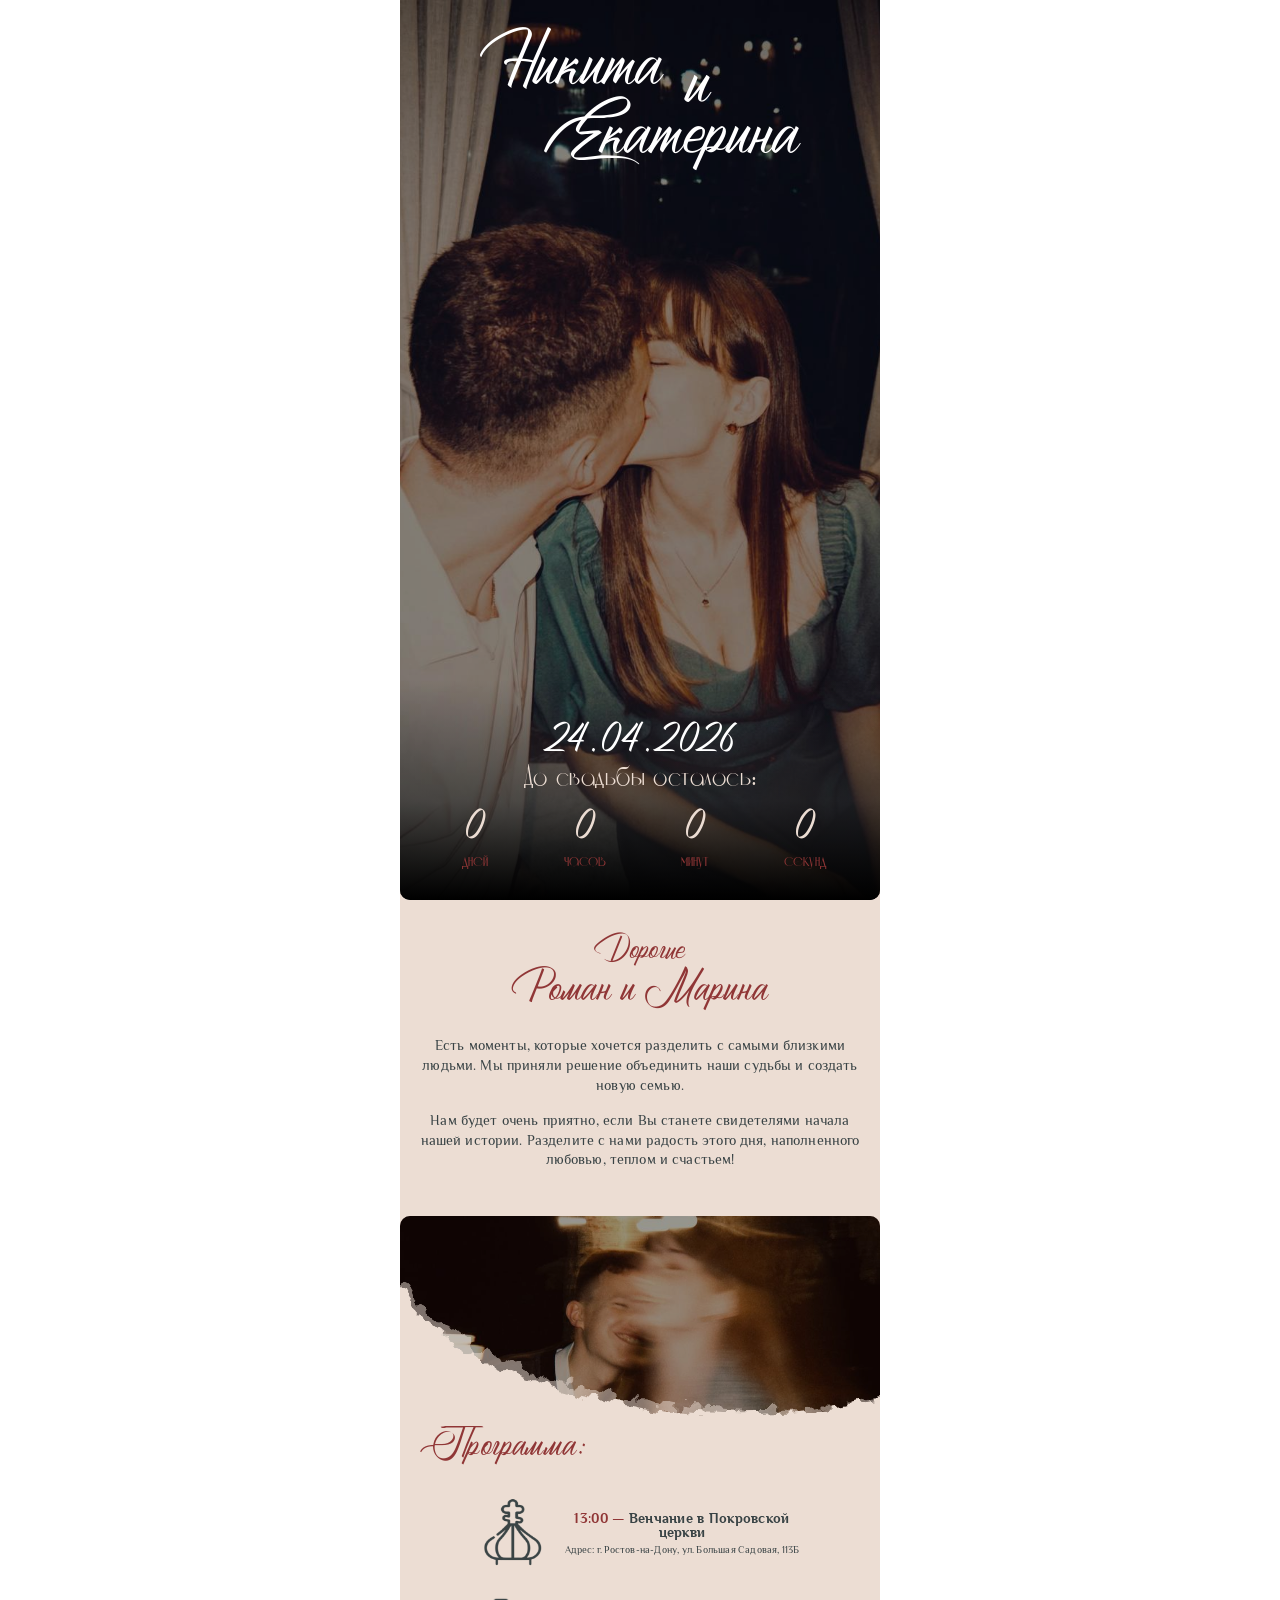
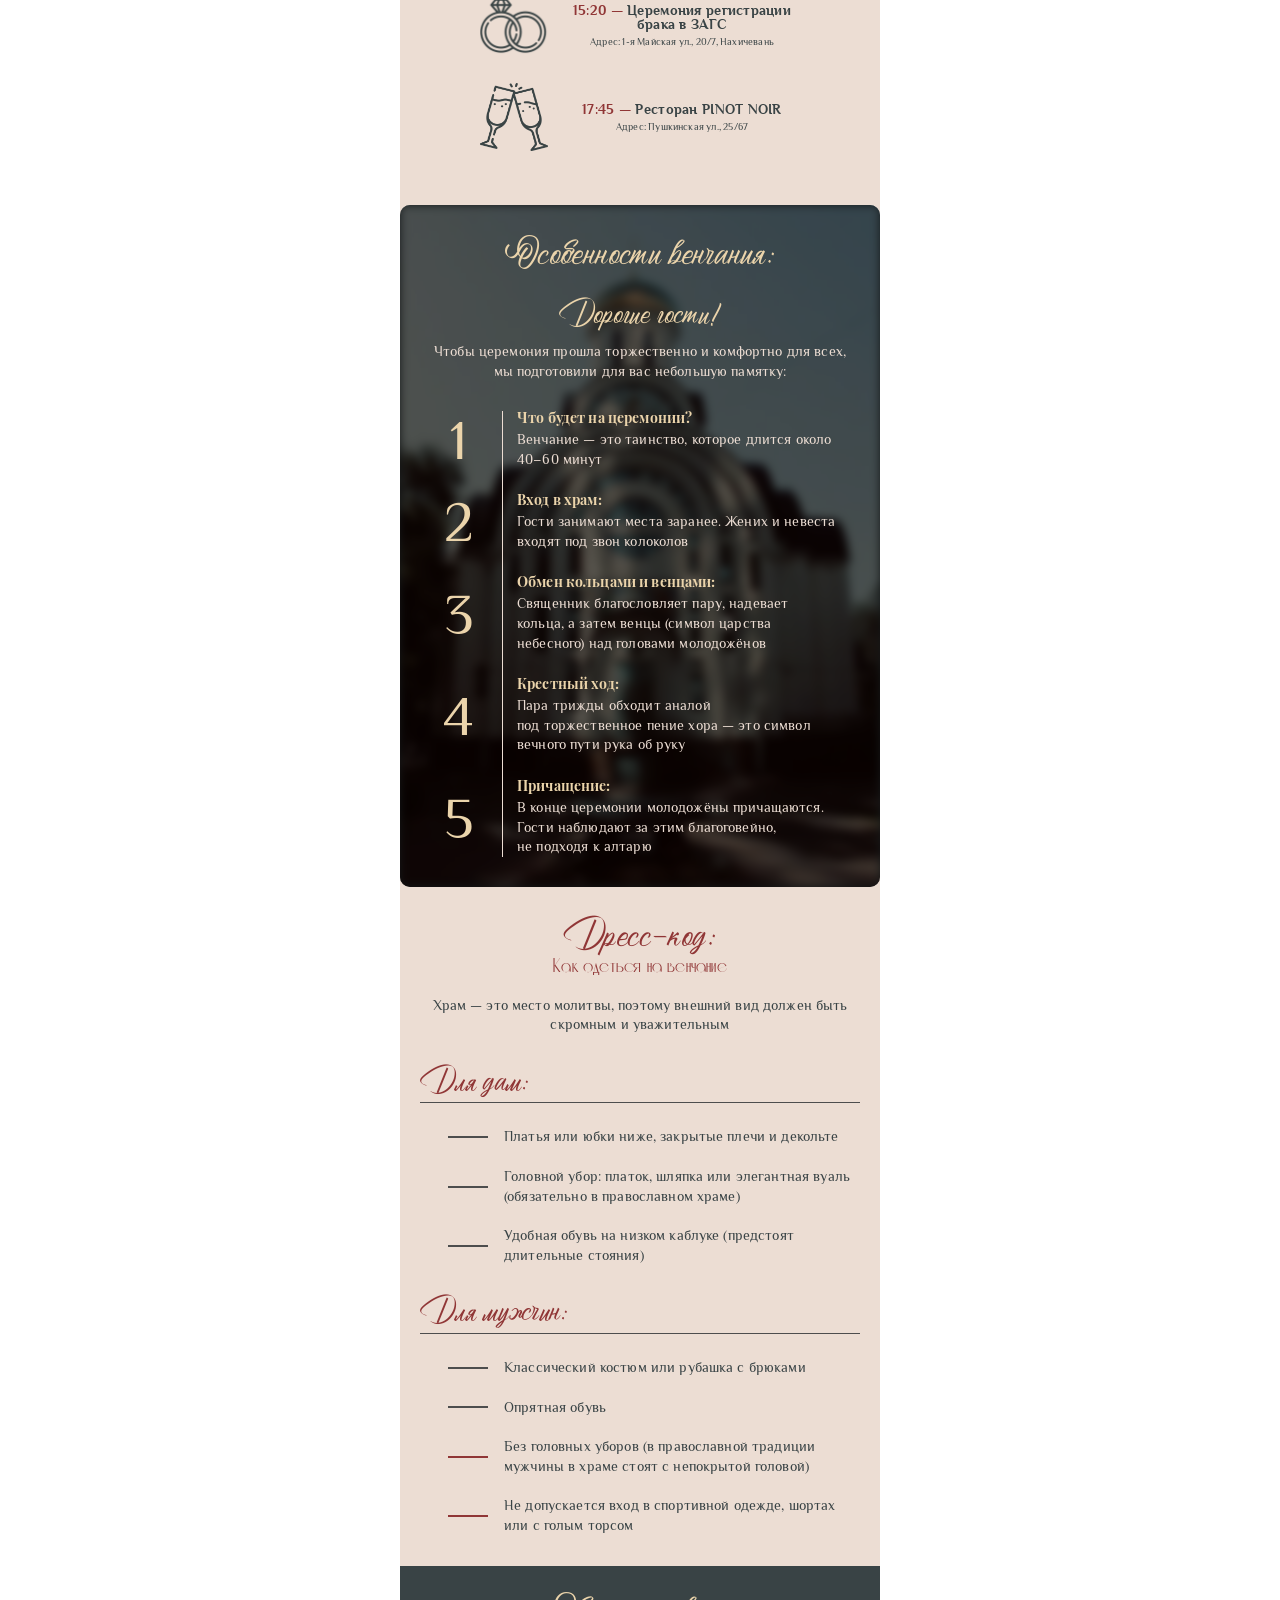
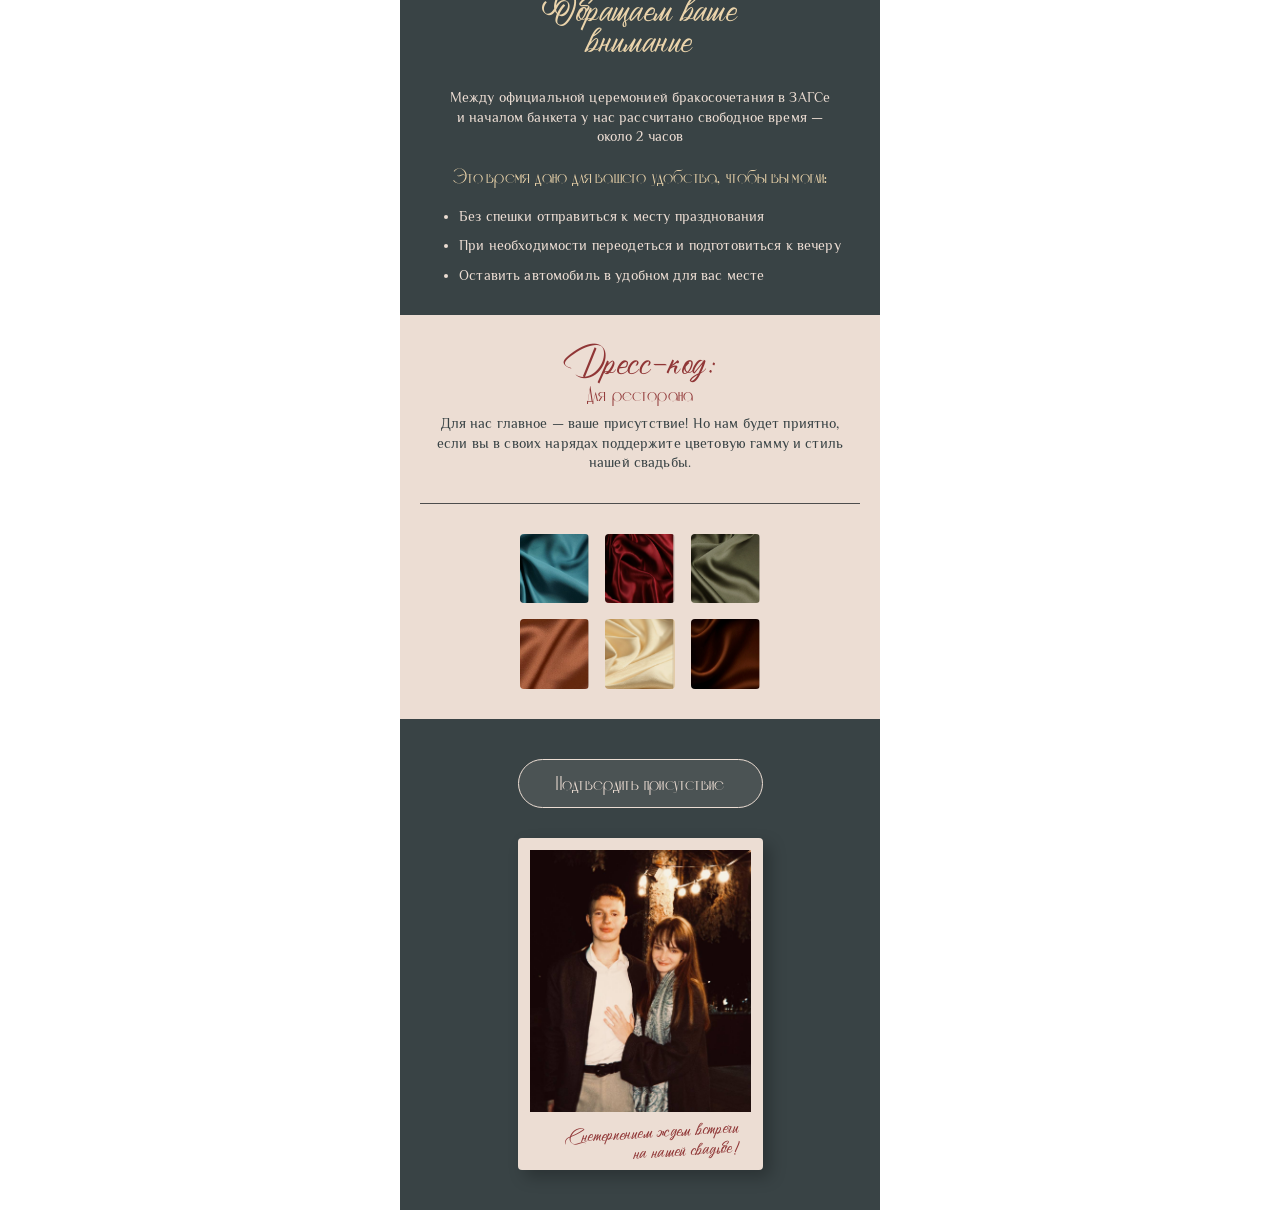
==== alexandr/index.html @ 71b1e909 "folder name changed to alexandr" ====
<!DOCTYPE html>
<html lang="en">
<head>
    <meta charset="UTF-8">
    <meta name="viewport" content="width=device-width, initial-scale=1.0">
    <title>Приглашение на Свадьбу</title>
    <link rel="stylesheet" href="/styles/styles.css">
</head>
<body>
    <div class="content">
        <div class="hero" style="background-image: url(../images/5fa5bb0f31fe683e96e17e9f7ca155f46ad007fe.jpg);">
            <h1 class="hero__title">Никита <span class="conjunction">и </span><span style="display: block; text-align: right;">Екатерина</span></h1>
            <div class="hero__content">
                <h2 class="hero__date">24.04.2026</h2>
                <h3 class="hero__subtitle">До свадьбы осталось:</h3>
                <div class="counter">
                    <div class="counter__item">
                        <div class="counter__item-number" id="days">42</div>
                        <div class="counter__item-text counter__item-days">дней</div>
                    </div>
                    <div class="counter__item">
                        <div class="counter__item-number" id="hours">42</div>
                        <div class="counter__item-text counter__item-hours">часов</div>
                    </div>
                    <div class="counter__item">
                        <div class="counter__item-number" id="minutes">42</div>
                        <div class="counter__item-text counter__item-minutes">минут</div>
                    </div>
                    <div class="counter__item">
                        <div class="counter__item-number" id="seconds">42</div>
                        <div class="counter__item-text counter__item-seconds">секунд</div>
                    </div>
                </div>
            </div>
            <div class="hero__overlay"></div>
        </div>
        <div class="section section--biege">
            <h2 class="section__title section__title--guest"><span class="guest-greeting" style="font-size: 2.4rem;">Дорогие</span><span class="guest-name" style="font-size: 3.2rem;">Роман и Марина</span></h2>
            <p class="section__text section__text--centered">Есть моменты, которые хочется разделить с самыми близкими людьми. Мы приняли решение объединить наши судьбы и создать новую семью.</p>
            <p class="section__text section__text--centered">Нам будет очень приятно, если Вы станете свидетелями начала нашей истории. Разделите с нами радость этого дня, наполненного любовью, теплом и счастьем!
</p>
        </div>
        <div class="framed">
            <svg xmlns="http://www.w3.org/2000/svg" viewBox="-10 -15 360 148" fill="none"><g filter="url(#filter0_g_183_595)"><path d="M-6.312 9.69C-0.131 68.938 103.092 120.79 232.094 127.524c47.594 2.485 92.348 -1.504 130.503 -10.454l-0.718 20.548 -374.771 -13.087L-8.88 9.6z" fill="#ECDDD3" fill-opacity="0.5"/></g><g filter="url(#filter1_g_183_595)"><path d="M-4.486 21.109c8.069 58.997 110.8 107.213 237.202 109.441 46.635 0.822 90.272 -4.726 127.284 -15.002v20.561H-7V21.109z" fill="#ECDDD3"/></g><defs><filter id="filter0_g_183_595" x="-22.4925" y="-2.47955e-05" width="394.689" height="147.217" filterUnits="userSpaceOnUse" color-interpolation-filters="sRGB"><feFlood flood-opacity="0" result="BackgroundImageFix"/><feBlend mode="normal" in="SourceGraphic" in2="BackgroundImageFix" result="shape"/><feTurbulence type="fractalNoise" baseFrequency="0.078125 0.078125" numOctaves="3" seed="5856"/><feDisplacementMap in="shape" scale="19.200000762939453" xChannelSelector="R" yChannelSelector="G" result="displacedImage" width="100%" height="100%"/><feMerge result="effect1_texture_183_595"><feMergeNode in="displacedImage"/></feMerge></filter><filter id="filter1_g_183_595" x="-13.7" y="14.4086" width="380.4" height="128.4" filterUnits="userSpaceOnUse" color-interpolation-filters="sRGB"><feFlood flood-opacity="0" result="BackgroundImageFix"/><feBlend mode="normal" in="SourceGraphic" in2="BackgroundImageFix" result="shape"/><feTurbulence type="fractalNoise" baseFrequency="0.081300809979438782 0.081300809979438782" numOctaves="3" seed="5856"/><feDisplacementMap in="shape" scale="13.399999618530273" xChannelSelector="R" yChannelSelector="G" result="displacedImage" width="100%" height="100%"/><feMerge result="effect1_texture_183_595"><feMergeNode in="displacedImage"/></feMerge></filter></defs></svg>
        </div>
        <div class="section section--biege section--schedule" style="padding-top: 10px;">
            <h2 class="section__title" style="margin-bottom: 34px; text-align: left;">Программа:</h2>
            <div class="schedule__item">
                <img src="/images/купол_Монтажная область 1 1.svg" alt="Церковный купол">
                <div class="schedule__content">
                    <h3 class="schedule__title"><span style="color: var(--color-accent);">13:00 — </span>Венчание в Покровской церкви</span></h3>
                    <p class="schedule__address">Адрес: г. Ростов-на-Дону, ул. Большая Садовая, 113Б</p>
                </div>
            </div>
            <div class="schedule__item">
                <img src="/images/кольца_Монтажная область 1 1.svg" alt="Переплетенные кольца">
                <div class="schedule__content">
                    <h3 class="schedule__title"><span style="color: var(--color-accent);">15:20 — </span>Церемония регистрации брака в ЗАГС</h3>
                    <p class="schedule__address">Адрес: 1-я Майская ул., 20/7, Нахичевань</p>
                </div>
            </div>
            <div class="schedule__item">
                <img src="/images/бокал 1.svg" alt="Пара высоких бокалов">
                <div class="schedule__content">
                    <h3 class="schedule__title"><span style="color: var(--color-accent);">17:45 — </span>Ресторан PINOT NOIR</h3>
                    <p class="schedule__address">Адрес: Пушкинская ул., 25/67</p>
                </div>
            </div>
        </div>
        <div class="section section--grey section--checklist">
            <h2 class="section__title">Особенности венчания:</h2>
            <h3 class="section__title section__title--small">Дорогие гости!</h3>
            <p class="section__text section__text--centered">Чтобы церемония прошла торжественно и комфортно для всех, мы подготовили для вас небольшую памятку:
</p>
            <div class="checklist">
                <div class="checklist__item">
                    <div class="item__number">1</div>
                    <div class="item__content">
                        <h4 class="item__title">Что будет на церемонии?</h4>
                        <p class="section__text item__description">Венчание — это таинство, которое длится около 40–60 минут</p>
                    </div>
                </div>
                <div class="checklist__item">
                    <div class="item__number">2</div>
                    <div class="item__content">
                        <h4 class="item__title">Вход в храм:</h4>
                        <p class="section__text item__description">Гости занимают места заранее. Жених и невеста входят под звон колоколов</p>
                    </div>
                </div>
                <div class="checklist__item">
                    <div class="item__number">3</div>
                    <div class="item__content">
                        <h4 class="item__title">Обмен кольцами и венцами:</h4>
                        <p class="section__text item__description">Священник благословляет пару, надевает кольца, а затем венцы (символ царства небесного) над головами молодожёнов</p>
                    </div>
                </div>
                <div class="checklist__item">
                    <div class="item__number">4</div>
                    <div class="item__content">
                        <h4 class="item__title">Крестный ход:</h4>
                        <p class="section__text item__description">Пара трижды обходит аналой под торжественное пение хора — это символ вечного пути рука об руку</p>
                    </div>
                </div>
                <div class="checklist__item">
                    <div class="item__number">5</div>
                    <div class="item__content">
                        <h4 class="item__title">Причащение:</h4>
                        <p class="section__text item__description">В конце церемонии молодожёны причащаются. Гости наблюдают за этим благоговейно, не подходя к алтарю</p>
                    </div>
                </div>
                <div class="divider"></div>
            </div>
        </div>
        <div class="section section--biege">
            <h2 class="section__title">Дресс-код:</h2>
            <h3 class="section__subtitle">Как одеться на венчание</h3>
            <p class="section__text section__text--centered" style="margin-bottom: 30px;">Храм — это место молитвы, поэтому внешний вид должен быть скромным и уважительным</p>
            <h4 class="section__title section__title--small section__title--border" style="text-align: left;">Для дам:</h4>
            <div class="list" style="margin-bottom: 30px;">
                <div class="marker"></div>
                <p class="section__text">Платья или юбки ниже, закрытые плечи и декольте</p>
                <div class="marker"></div>
                <p class="section__text">Головной убор: платок, шляпка или элегантная вуаль (обязательно в православном храме)</p>
                <div class="marker"></div>
                <p class="section__text">Удобная обувь на низком каблуке (предстоят длительные стояния)</p>
            </div>
            <h4 class="section__title section__title--small section__title--border" style="text-align: left;">Для мужчин:</h4>
            <div class="list">
                <div class="marker"></div>
                <p class="section__text">Классический костюм или рубашка с брюками</p>
                <div class="marker"></div>
                <p class="section__text">Опрятная обувь</p>
                <div class="marker marker--red"></div>
                <p class="section__text">Без головных уборов (в православной традиции мужчины в храме стоят с непокрытой головой)</p>
                <div class="marker marker--red"></div>
                <p class="section__text">Не допускается вход в спортивной одежде, шортах или с голым торсом</p>
            </div>
        </div>
        <div class="section section--grey" style="border-radius: 0;">
            <h2 class="section__title" style="margin-bottom: 30px; line-height: .8em;">Обращаем ваше<span style="display: block;">внимание</span></h2>
            <p class="section__text section__text--centered" style="margin-bottom: 20px;">Между официальной церемонией бракосочетания в ЗАГСе и началом банкета у нас рассчитано свободное время — около 2 часов</p>
            <h3 class="section__subtitle">Это время дано для вашего удобства, чтобы вы могли:</h3>
            <ul class="section__list">
                <li class="list__item">Без спешки отправиться к месту празднования</li>
                <li class="list__item">При необходимости переодеться и подготовиться к вечеру</li>
                <li class="list__item" style="margin-bottom: 0;">Оставить автомобиль в удобном для вас месте</li>
            </ul>
        </div>
        <div class="section section--biege">
            <h2 class="section__title">Дресс-код:</h2>
            <h3 class="section__subtitle" style="margin-bottom: 10px;">Для ресторана</h3>
            <p class="section__text section__text--centered" style="padding-bottom: 30px; margin-bottom: 30px; border-bottom: 1px solid var(--color-border);">Для нас главное — ваше присутствие! Но нам будет приятно, если вы в своих нарядах поддержите цветовую гамму и стиль нашей свадьбы.</p>
            <div class="colors">
                <div class="color__item">
                    <img src="/images/turquoise.jpeg" alt="Turquoise color">
                </div>
                <div class="color__item">
                    <img src="/images/burgundy.jpeg" alt="Burgundy color">
                </div>
                <div class="color__item">
                    <img src="/images/olive.jpg" alt="Olive color">
                </div>
                <div class="color__item">
                    <img src="/images/orange.jpeg" alt="Orange color">
                </div>
                <div class="color__item">
                    <img src="/images/biege.jpeg" alt="Lemon color">
                </div>
                <div class="color__item">
                    <img src="/images/brown.jpeg" alt="Brown color">
                </div>
            </div>
        </div>
        <div class="section section--grey section--button">
            <form action="https://formspree.io/f/xgonlerl" method="post">
                <input type="hidden" name="message" id="message" value="Гость Софья подтвердил свое присутствие!">
                <button type="submit" class="button">Подтвердить присутствие</button>
            </form>
            <div class="polaroid">
                <img src="/images/d419377d19cbe26d3405cd558c5c610867462e67.jpg" alt="Couple standing under the lights">
                <div class="polaroid__text">С  нетерпением ждем встречи<span style="display: block;"> на нашей свадьбе!</span></div>
            </div>
        </div>
    </div>
    <script src="/scripts/script.js"></script>
</body>
</html>
---- styles/styles.css ----
/* fonts */

@font-face {
    font-family: 'Atziluth';
    src: url('../fonts/Atziluth-Script_1.woff2') format('woff2');
    font-weight: 500;
    font-style: normal;
    font-display: swap;
}

@font-face {
    font-family: 'Custodia Deco';
    src: url('../fonts/Custodia\ Deco.woff2') format('woff2');
    font-style: normal;
    font-weight: 400;
    font-display: swap;
}

@font-face {
    font-family: 'Philosopher';
    src: url('../fonts/Philosopher-Regular.woff2') format('woff2');
    font-style: normal;
    font-weight: 400;
    font-display: swap;
}

@font-face {
    font-family: 'Philosopher Bold';
    src: url('../fonts/Philosopher\ Bold.woff2') format('woff2');
    font-style: normal;
    font-weight: 700;
    font-display: swap;
}

@font-face {
    font-family: 'Playfair Display';
    src: url('../fonts/PlayfairDisplay.woff2') format('woff2');
    font-style: normal;
    font-weight: 700;
    font-display: swap;
}

/* general */

* {
    box-sizing: border-box;
    margin: 0;
    font-weight: initial;
}

html {
    font-size: 14px;
}

:root {
    --color-background: #ECDDD3;
    --color-primary: #FFFFFF;
    --color-secondary: #EBD4AB;
    --color-text: #394345;
    --color-accent: #903636;
    --color-border: #4D4D4D;
}

.content {
    margin: 0 auto;
    max-width: 480px;
    background-color: var(--color-background);
}

/* hero */

.hero {
    background-size: cover;
    background-repeat: no-repeat;
    background-position: 50% 50%;
    display: flex;
    position: relative;
    flex-direction: column;
    justify-content: space-between;
    align-items: center;
    min-height: 540px;
    height: 100vh;
    padding: 30px 20px;
    border-radius: 0 0 10px 10px;
}

.hero::before {
    content: '';
    display: block;
    position: absolute;
    top: 0;
    height: 100%;
    min-height: inherit;
    width: 100%;
    max-width: 480px;
    border-radius: 0 0 10px 10px;
    background-color: #00000066;
    z-index: 0;
}

.hero__title {
    position: relative;
    font-family: 'Atziluth', serif;
    font-size: 5.5rem;
    line-height: .9em;
    color: var(--color-primary);
    width: 100%;
    max-width: 320px;
    z-index: 1;
}

.hero__title .conjunction {
    position: absolute;
    margin-left: 24px;
    top: 18px;
}

.hero__content {
    display: flex;
    flex-direction: column;
    align-items: center;
    width: 100%;
    z-index: 1;
}

.hero__date {
    font-family: 'Atziluth', serif;
    font-size: 3.5rem;
    line-height: 1em;
    text-align: center;
    color: var(--color-primary);
}

.hero__subtitle {
    font-family: 'Custodia Deco', serif;
    font-size: 2rem;
    line-height: 1em;
    letter-spacing: .02em;
    text-align: center;
    color: var(--color-background);
    margin-bottom: 10px;
}

.counter {
    display: flex;
    flex-direction: row;
    justify-content: space-between;
    flex-wrap: wrap;
    width: 100%;
}

.counter__item {
    text-align: center;
    justify-items: center;
    flex: 0 0 25%;
}

.counter__item-number {
    font-family: 'Atziluth', serif;
    font-size: 3.5rem;
    line-height: 1em;
    letter-spacing: .01em;
    width: 2ch;
    color: var(--color-background);
    margin: 0 auto;
}

.counter__item-text {
    font-family: 'Custodia Deco', serif;
    font-size: 1.4rem;
    line-height: 1em;
    letter-spacing: .01em;
    color: var(--color-accent);
}

.hero__overlay {
    display: block;
    position: absolute;
    bottom: 0;
    height: 40%;
    max-height: 220px;
    width: 100%;
    max-width: 480px;
    border-radius: 0 0 10px 10px;
    background-image: linear-gradient(#56565600 0%, #2A2A2A8C 55%, #000000 100%);
}

/* section */

.section {
    display: flex;
    flex-direction: column;
    align-items: center;
    padding: 30px 20px;
}

.section--grey {
    background-color: var(--color-text);
}

.section__title {
    font-family: 'Atziluth', serif;
    font-size: 2.8rem;
    line-height: 1em;
    letter-spacing: .01em;
    text-align: center;
    width: 100%;
}

.section__title--small {
    font-size: 2.4rem;
}

.section--biege .section__title {
    color: var(--color-accent);
}

.section--grey .section__title {
    color: var(--color-secondary);
}

.section__subtitle {
    font-family: 'Custodia Deco', serif;
    font-size: 1.4rem;
    line-height: 1em;
    letter-spacing: .01em;
    text-align: center;
    color: var(--color-accent);
    margin-bottom: 20px;
}

.section--grey .section__subtitle {
    color: var(--color-secondary);
}

.section__title--guest {
    display: flex;
    flex-direction: column;
    text-align: center;
    margin-bottom: 28px;
}

.section__title--border {
    padding-bottom: 4px;
    border-bottom: 1px solid var(--color-border);
    border-radius: 0;
    margin-bottom: 24px;
}

.section__text {
    font-family: 'Philosopher', serif;
    font-size: 1rem;
    line-height: 1.4em;
    letter-spacing: .01em;
    color: var(--color-text);
    margin-bottom: 16px;
    z-index: 1;
}

.section--grey .section__text {
    color: var(--color-background);
}

.section__text--centered {
    text-align: center;
}

.section__list {
    padding-inline-start: 20px;
}

.list__item {
    font-family: 'Philosopher', serif;
    font-size: 1rem;
    line-height: 1.4em;
    letter-spacing: .01em;
    color: var(--color-background);
    margin-bottom: 10px;
}

.list {
    display: flex;
    flex-direction: row;
    flex-wrap: wrap;
    justify-content: space-between;
    align-items: center;
    align-self: end;
    row-gap: 20px;
    column-gap: 16px;
    width: calc(100% - 28px);
}

.marker {
    flex: 0 0 40px;
    width: 100%;
    height: 2px;
    background-color: var(--color-border);
}

.marker--red {
    background-color: var(--color-accent);
}

.list p {
    flex: 0 0 calc(100% - 56px);
    margin-bottom: 0;
}

/* framed image */

.framed {
    position: relative;
    min-height: 200px;
    border-radius: 10px 10px 0 0;
    overflow: hidden;
    background-image: url('/images/e54f475a7bf365755ae9d8dcbc97b50ce374b4fe.jpg');
    background-position: 50% 35%;
    background-size: cover;
    background-repeat: no-repeat;
}

.framed::before {
    content: '';
    display: block;
    position: absolute;
    top: 0;
    height: 100%;
    width: 100%;
    max-width: 480px;
    border-radius: 0 0 10px 10px;
    background-color: #00000066;
    z-index: 0;
}

.framed svg {
    position: absolute;
    transform: scaleX(1.05);
    right: 0;
    bottom: 0;
}

/* schedule */

.schedule__item {
    display: flex;
    flex-direction: row;
    justify-content: center;
    align-content: center;
    column-gap: 16px;
    width: 100%;
    margin-bottom: 24px;
}

.schedule__item img {
    width: 68px;
}

.schedule__content {
    display: flex;
    flex-direction: column;
    justify-content: center;
    align-items: center;
    flex-grow: 1;
    row-gap: 5px;
    max-width: 236px;
}

.schedule__title {
    font-family: 'Philosopher Bold', serif;
    font-size: 1rem;
    line-height: 1em;
    letter-spacing: .02em;
    font-weight: 700;
    color: var(--color-text);
    text-align: center;
}

.schedule__address {
    font-family: 'Philosopher', serif;
    font-size: .7rem;
    line-height: 1em;
    letter-spacing: .02em;
    color: var(--color-text);
    text-align: center;
}

/* checklist */

.section--checklist {
    position: relative;
    border-radius: 10px;
    overflow: hidden;
}

.section--checklist::before {
    content: '';
    display: block;
    position: absolute;
    height: 100%;
    width: 100%;
    max-width: 480px;
    top: 0;
    background-image: url('/images/4b3f819c13b55ccd4fa23f839213a8d2ce1ee85d.jpg');
    background-size: cover;
    background-position: 50% 0%;
    background-repeat: no-repeat;
    filter: blur(5px);
    z-index: 0;
}

.section--checklist::after {
    content: '';
    display: block;
    position: absolute;
    top: 0;
    height: 100%;
    min-height: inherit;
    width: 100%;
    max-width: 480px;
    border-radius: 0 0 10px 10px;
    background-color: #000000A6;
    z-index: 0;
}

.section--checklist .section__title {
    z-index: 1;
    text-align: center;
    margin-bottom: 24px;
}

.section--checklist .section__title--small {
    margin-bottom: 10px;
}

.section--checklist .section__text--centered {
    margin-bottom: 30px;
}

.checklist {
    display: flex;
    position: relative;
    flex-direction: column;
    row-gap: 24px;
    z-index: 1;
    width: 90%;
    margin: 0 auto;
}

.checklist__item {
    display: flex;
    flex-direction: row;
    column-gap: 42px;
    align-items: center;
    flex: 0 0 20%;
}

.item__number {
    font-family: 'Philosopher', serif;
    font-size: 4rem;
    line-height: 1em;
    text-align: center;
    margin: 0 auto;
    color: var(--color-secondary);
    flex: 1 0 1ch;
}

.divider {
    display: block;
    position: absolute;
    top: 0;
    left: 60px;
    height: 100%;
    width: 1px;
    background-color: var(--color-background);
}

.item__content {
    display: flex;
    flex-direction: column;
    row-gap: 5px;
}

.item__title {
    font-family: 'Playfair Display', serif;
    font-size: 1rem;
    line-height: 1em;
    letter-spacing: .01em;
    color: var(--color-secondary);
}

.item__description {
    margin-bottom: 0;
}

/* color palette */

.colors {
    display: flex;
    flex-direction: row;
    flex-wrap: wrap;
    justify-content: space-between;
    align-content: stretch;
    gap: 16px;
    max-width: 240px;
}

.color__item {
    position: relative;
    flex: 1 0 25%;
    aspect-ratio: 1 / 1;
    width: 68px;
    border-radius: 4px;
    object-fit: cover;
    object-position: center;
    overflow: hidden;
}

.color__item img {
    width: 100%;
    height: 100%;
    transform-origin: right center;
    transform: scale(3);
}

.color__item::before {
    content: '';
    display: block;
    position: absolute;
    top: 0;
    left: 0;
    height: 100%;
    width: 100%;
    background-color: #0000001A;
    z-index: 1;
}

.color__item:nth-child(5)::before {
    background-color: #C79A3945;
}

/* button section */

.section--button {
    padding: 40px 20px;
}

.button {
    font-family: 'Custodia Deco', serif;
    font-size: 1.4rem;
    line-height: 1em;
    letter-spacing: .01em;
    text-align: center;
    color: var(--color-background);
    background-color: #ECDDD31A;
    border: 1px solid var(--color-background);
    border-radius: 40px;
    padding: 14px 0;
    width: 245px;
    margin-bottom: 30px;
    cursor: pointer;
    transition: opacity .3s;
}

.button:focus {
    outline: none;
}

.button:hover {
    opacity: .6;
    transition: opacity .3s;
}

.polaroid {
    position: relative;
    width: 100%;
    max-width: 245px;
    background-color: var(--color-background);
    padding: 12px 12px 54px 12px;
    border-radius: 4px;
    box-shadow: 7px 7px 16px 0 #00000040;
}

.polaroid img {
    width: 100%;
    height: 100%;
    max-height: 262px;
    object-fit: cover;
    object-position: 50% 50%;
}

.polaroid__text {
    font-family: 'Atziluth', serif;
    font-size: 1.4rem;
    line-height: 1em;
    letter-spacing: .02em;
    color: var(--color-accent);
    text-align: right;
    position: absolute;
    transform: rotate(-3.5deg) translateY(50%);
    bottom: 27px;
    right: 24px;
}
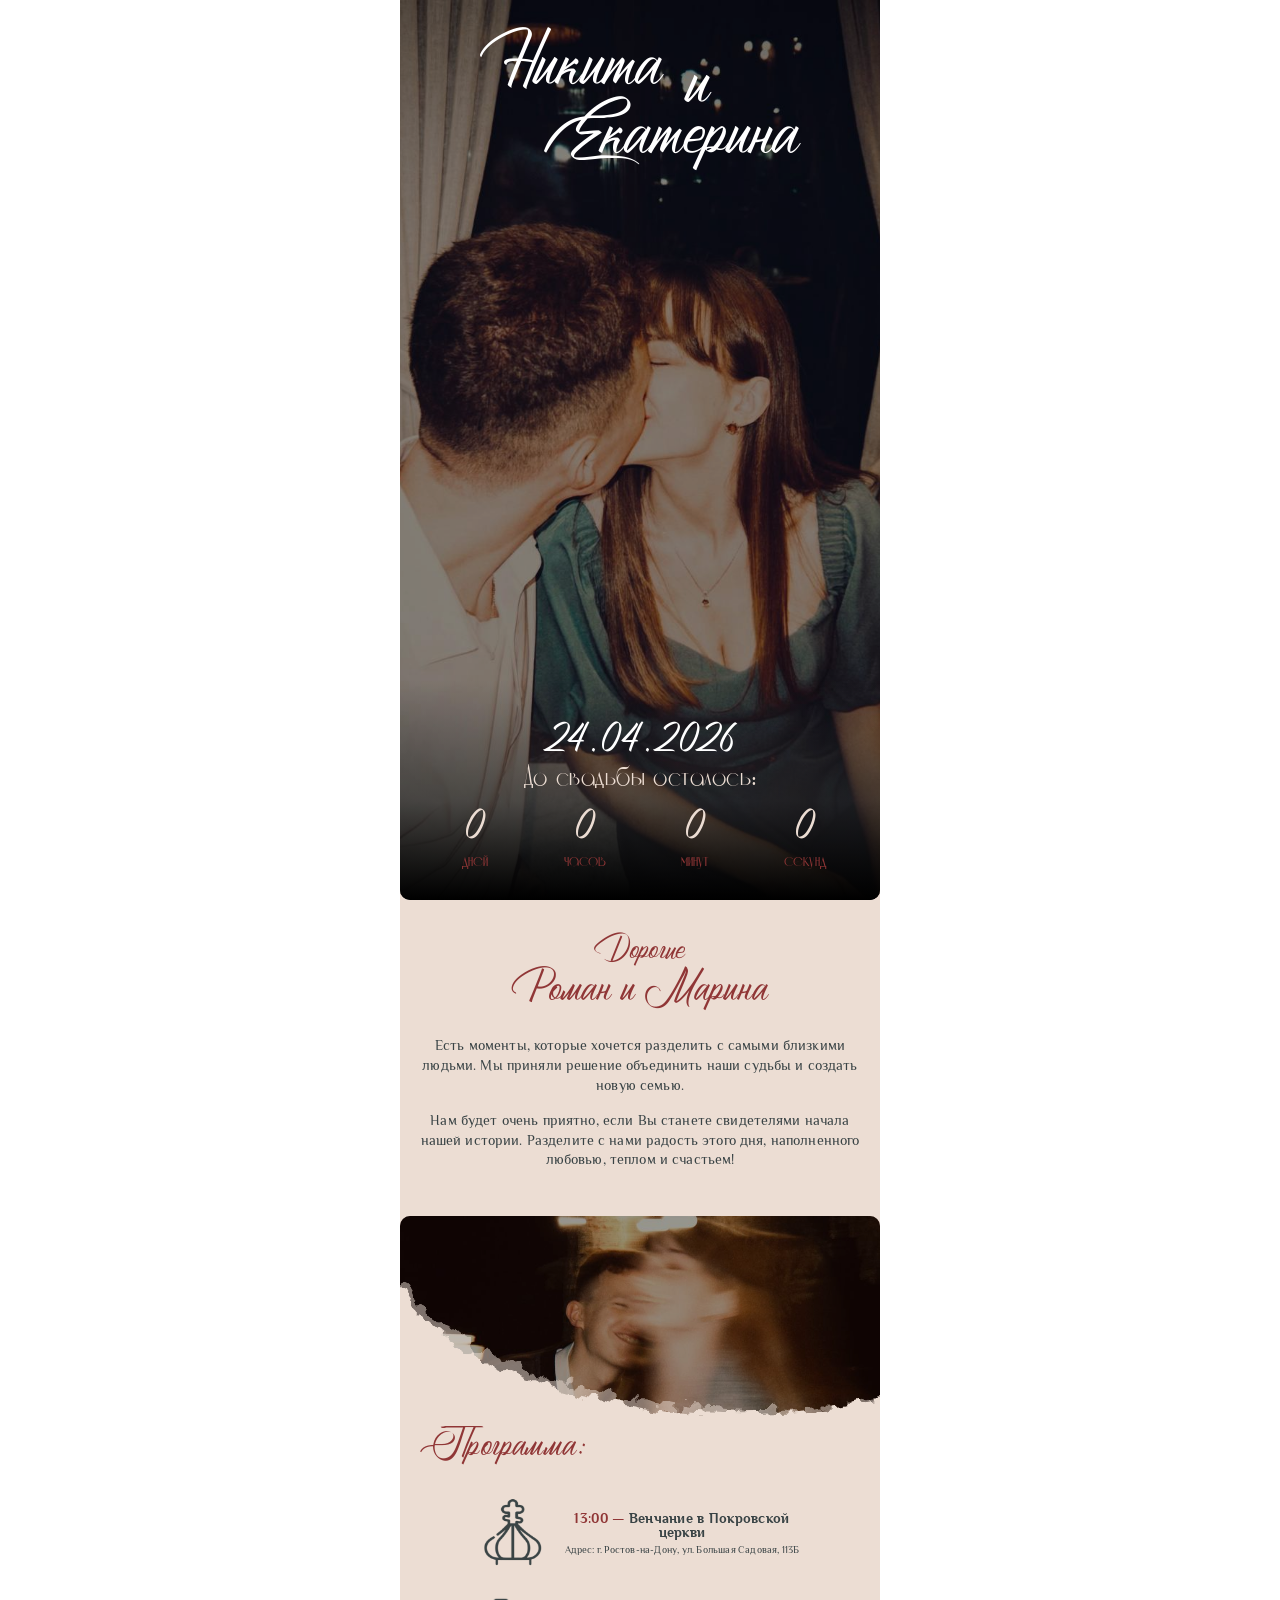
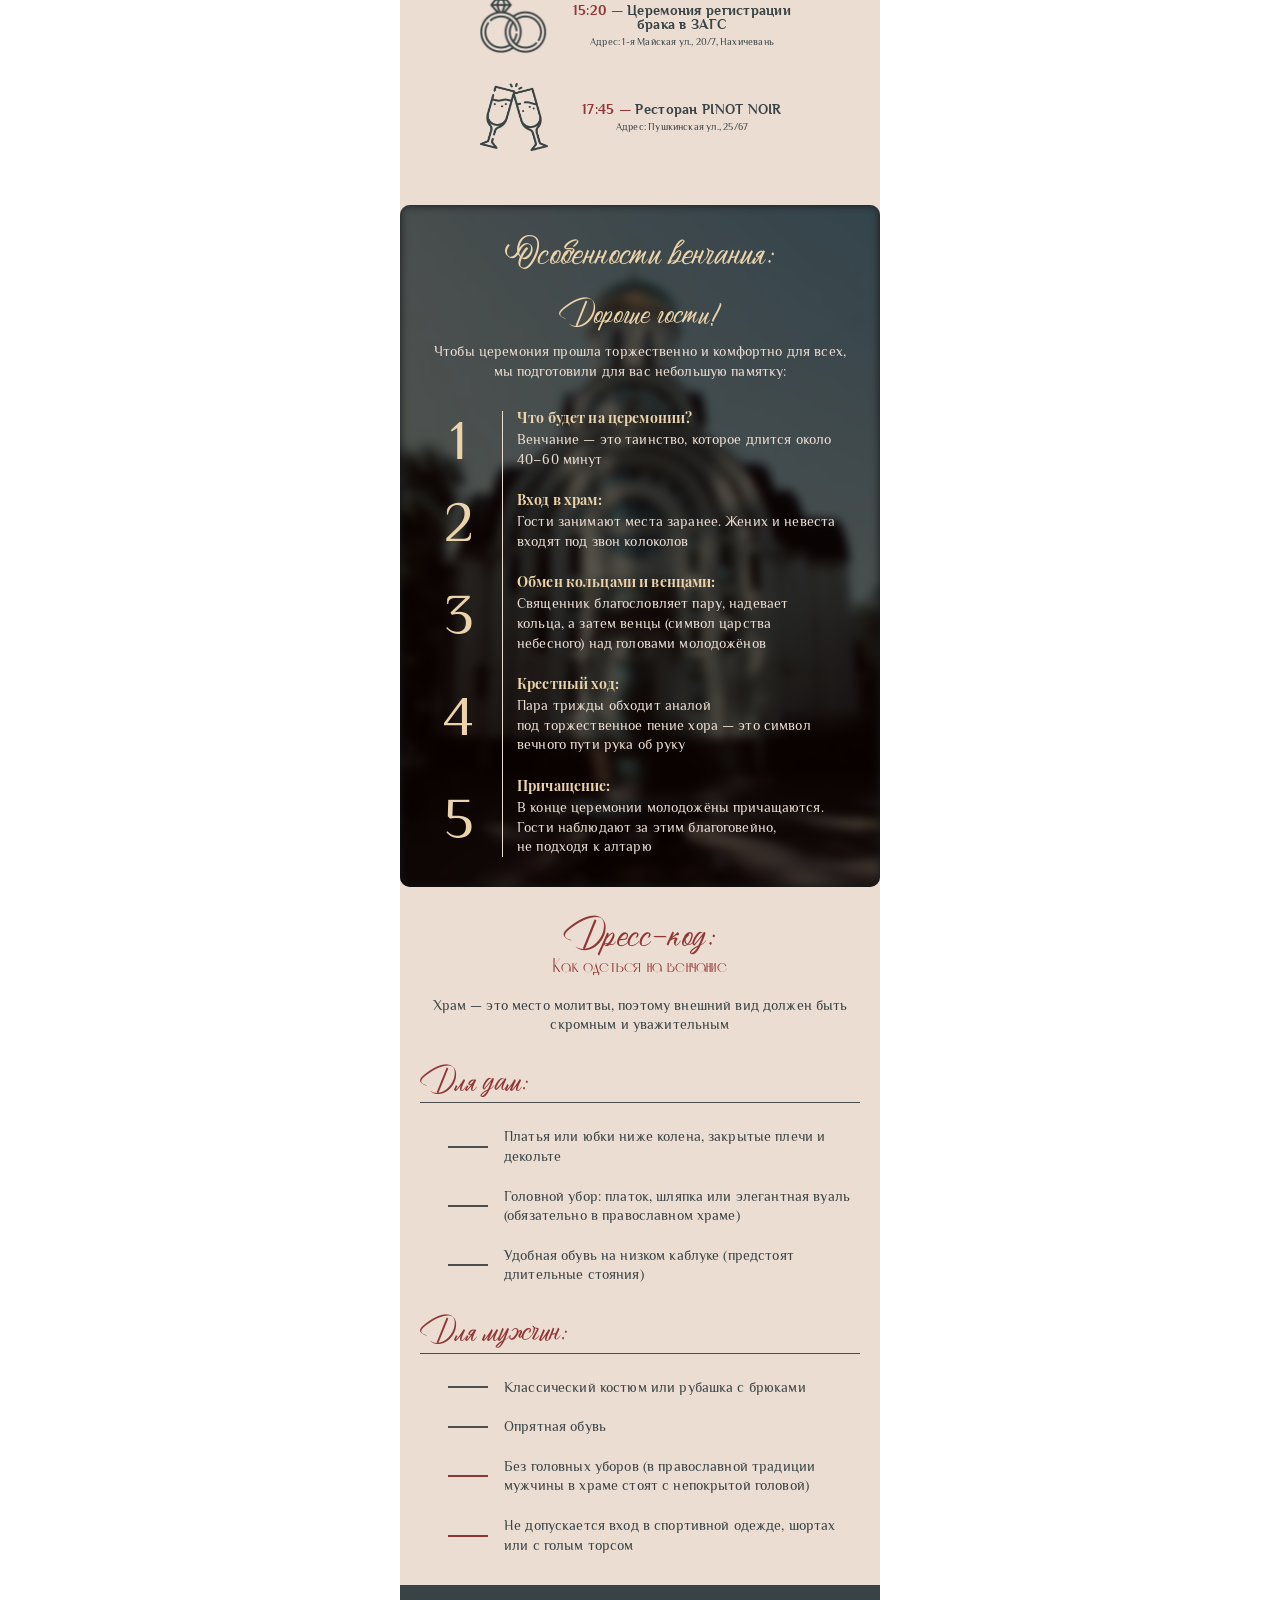
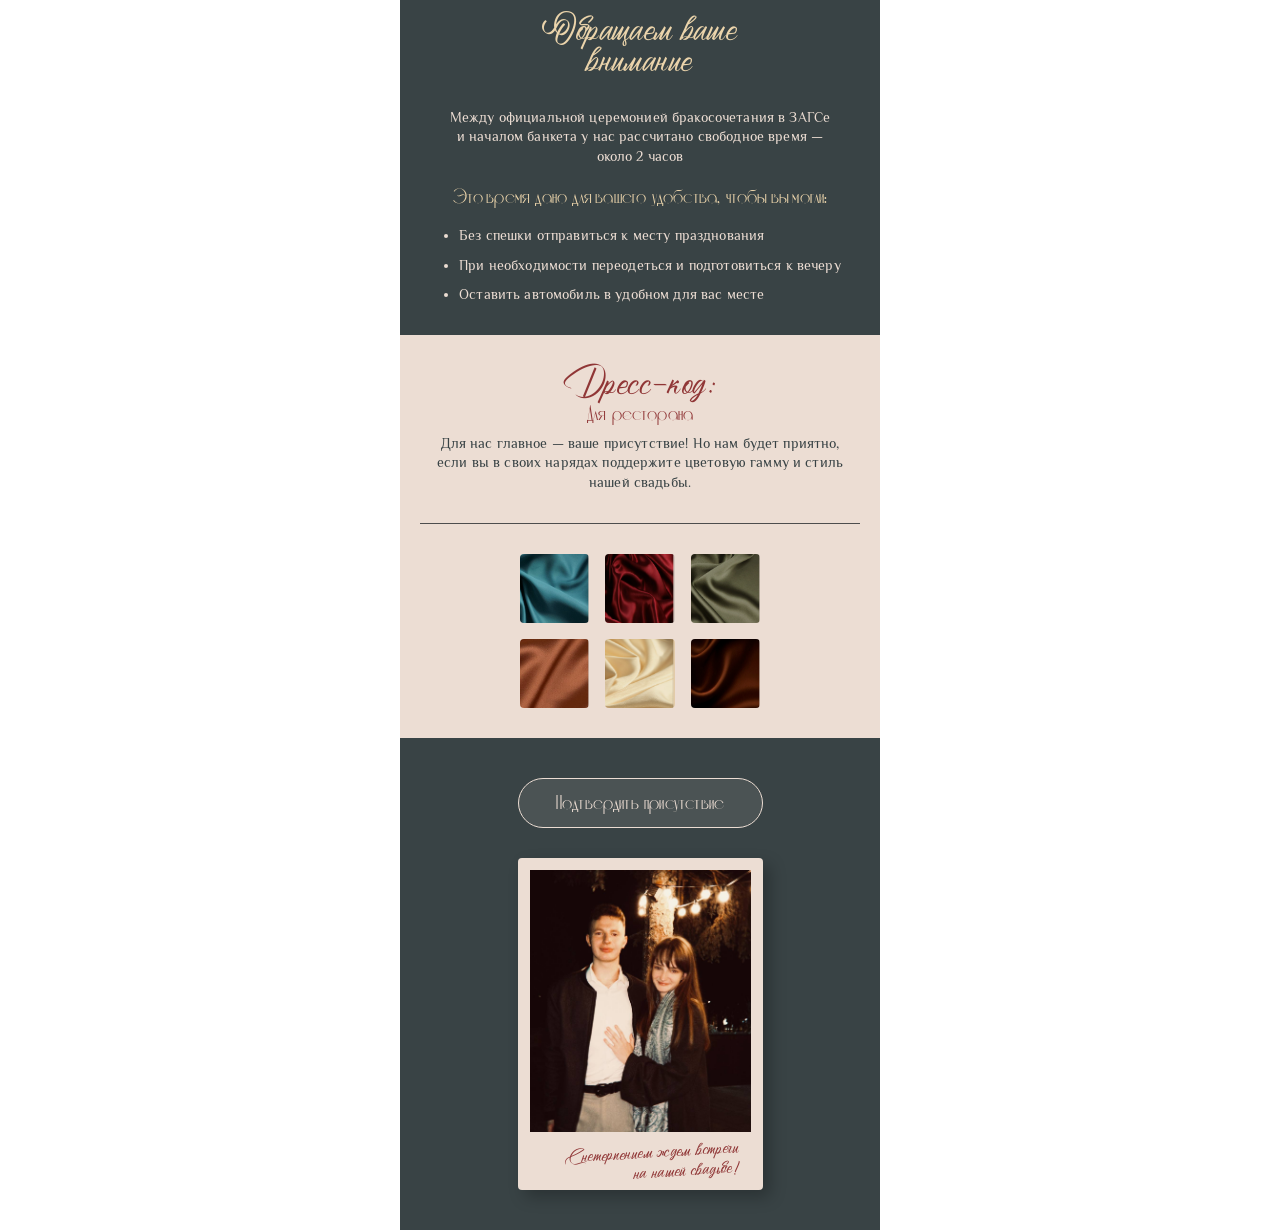
==== commit 83769e54: "json fix" ====
--- a/alexandr/index.html
+++ b/alexandr/index.html
@@ -118,7 +118,7 @@
             <h4 class="section__title section__title--small section__title--border" style="text-align: left;">Для дам:</h4>
             <div class="list" style="margin-bottom: 30px;">
                 <div class="marker"></div>
-                <p class="section__text">Платья или юбки ниже, закрытые плечи и декольте</p>
+                <p class="section__text">Платья или юбки ниже колена, закрытые плечи и декольте</p>
                 <div class="marker"></div>
                 <p class="section__text">Головной убор: платок, шляпка или элегантная вуаль (обязательно в православном храме)</p>
                 <div class="marker"></div>
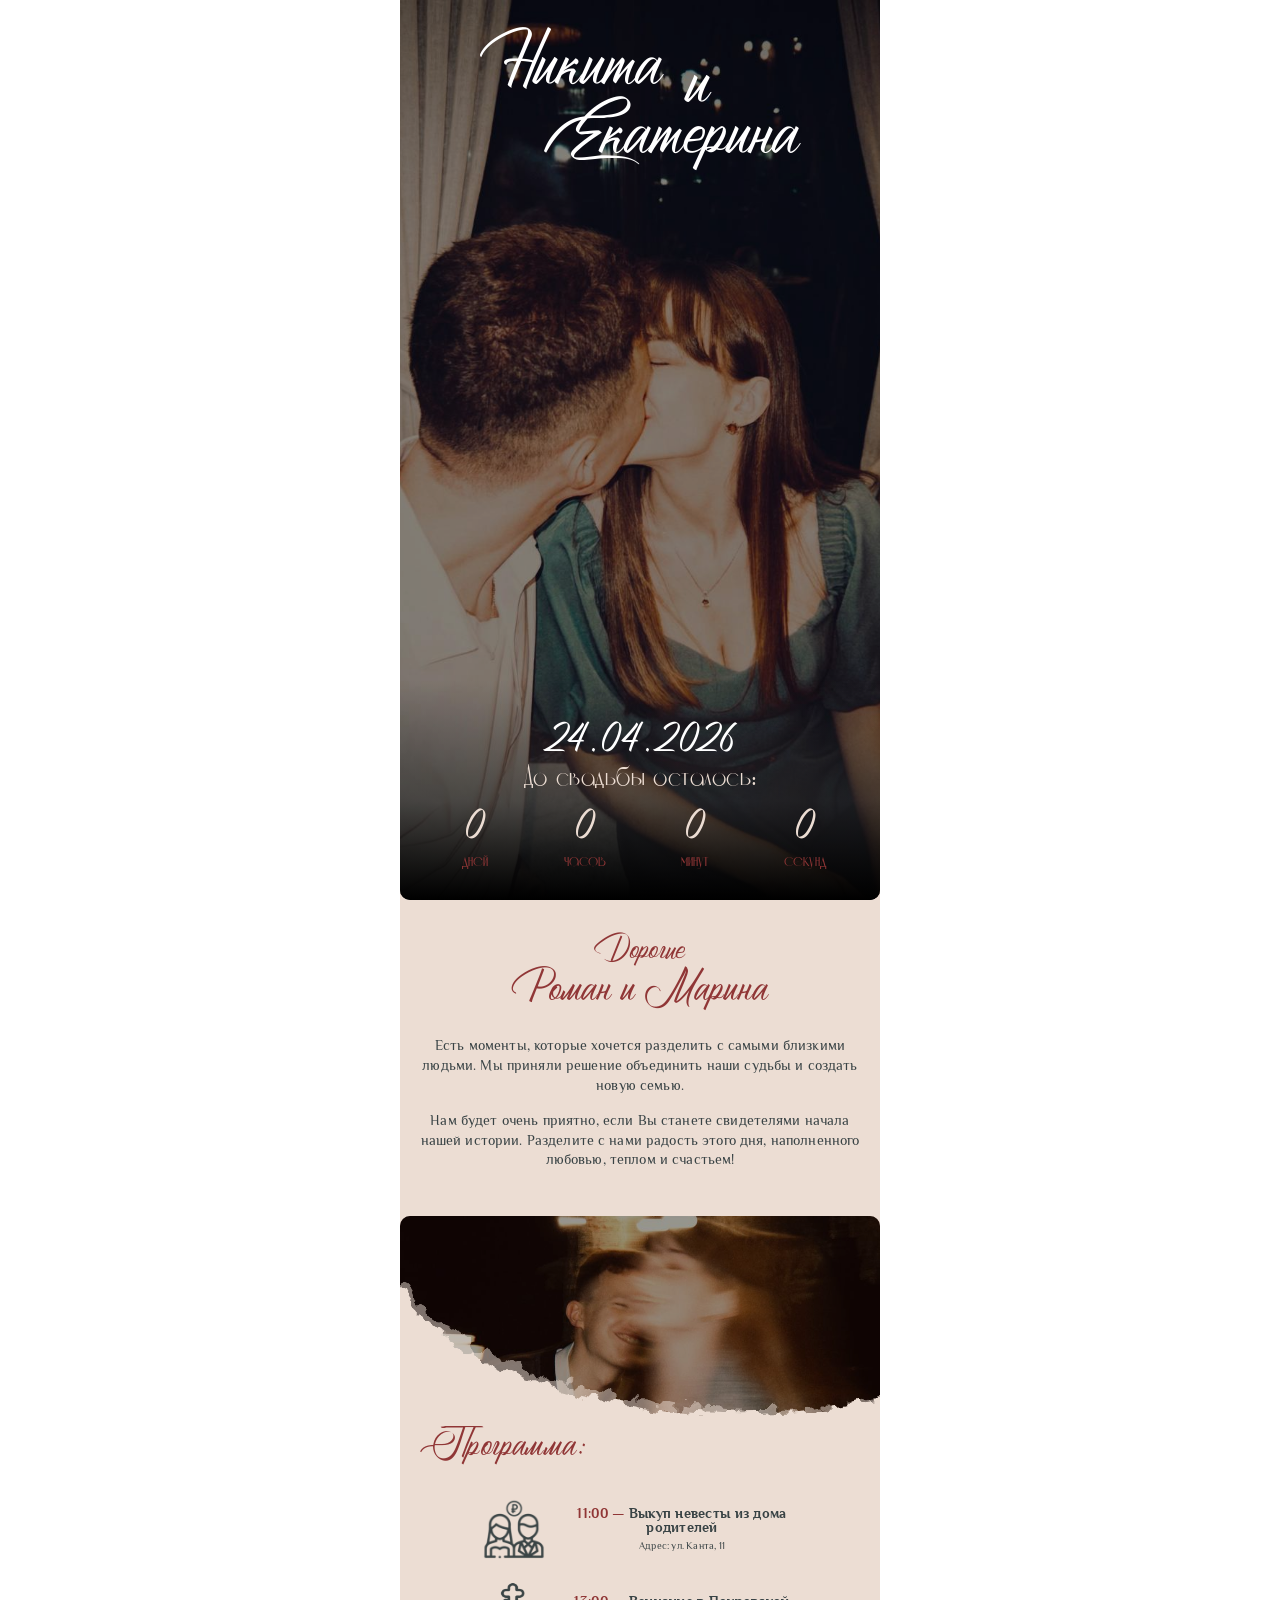
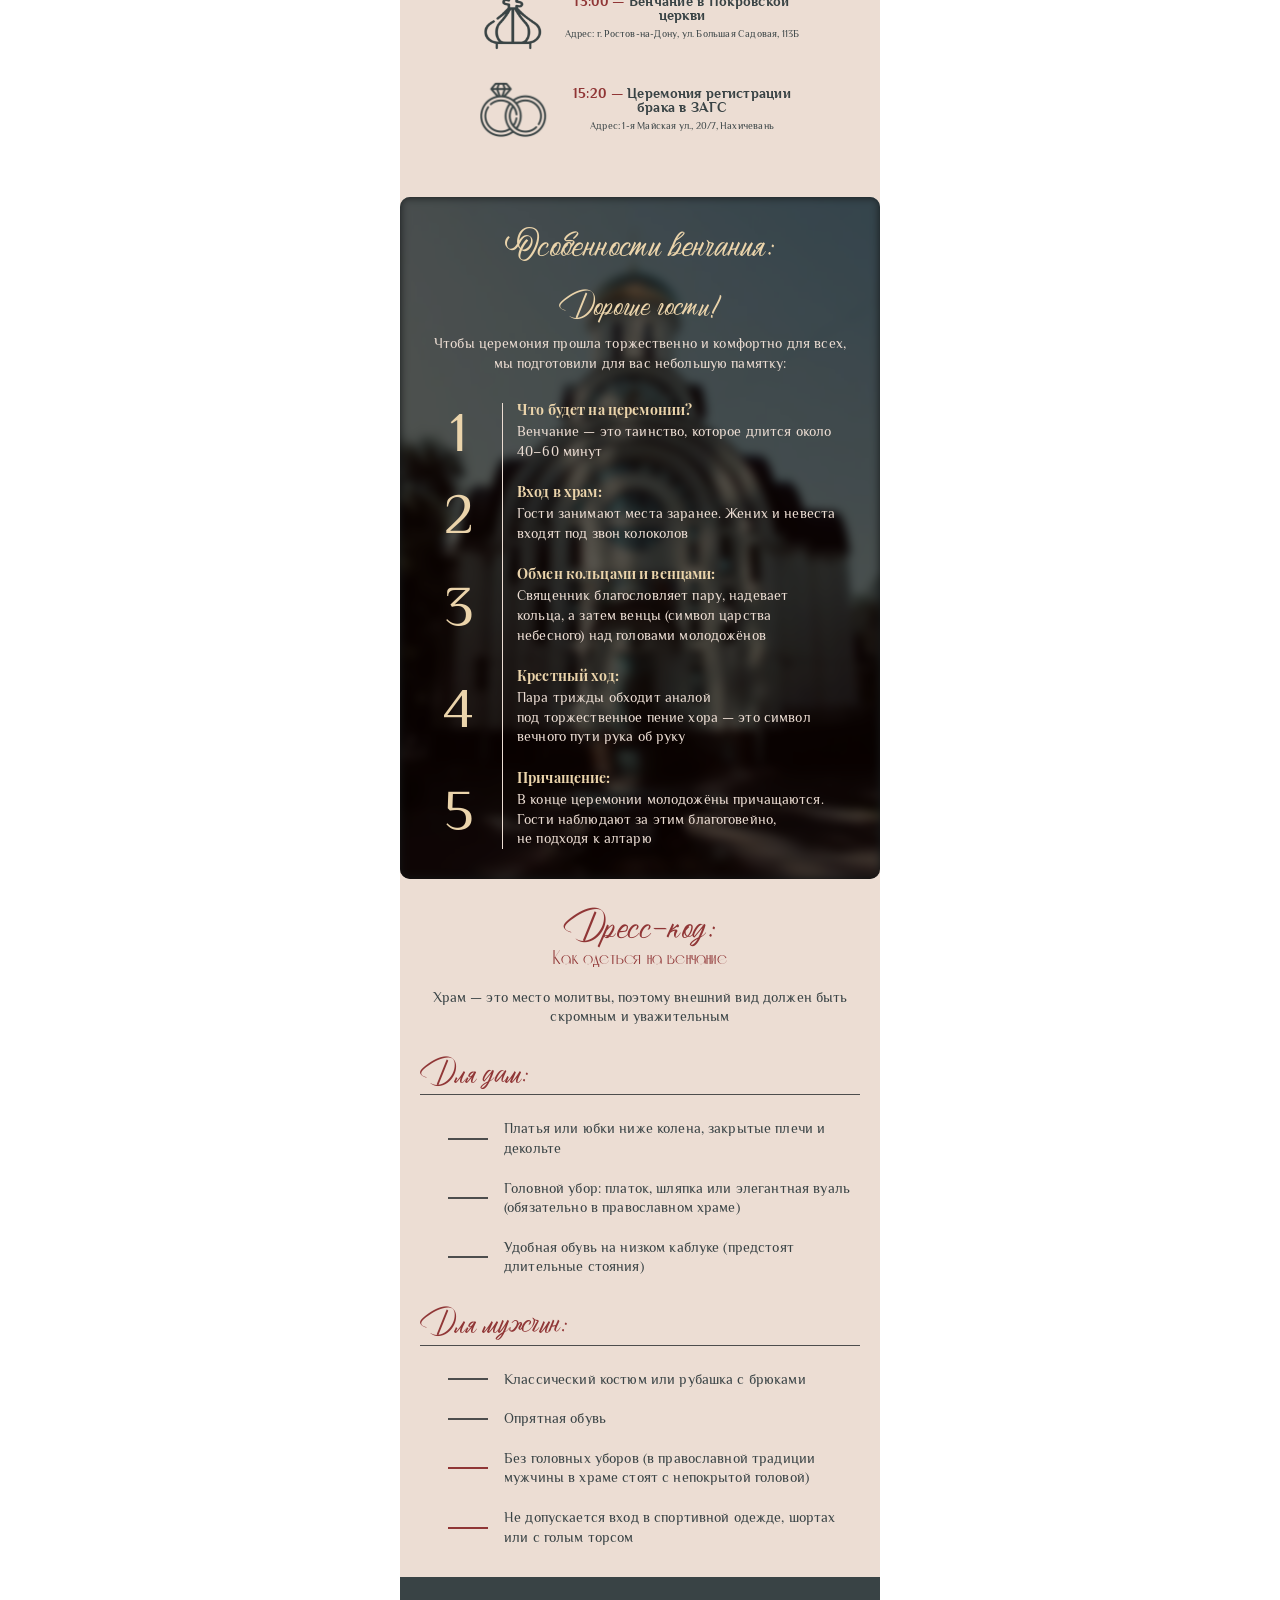
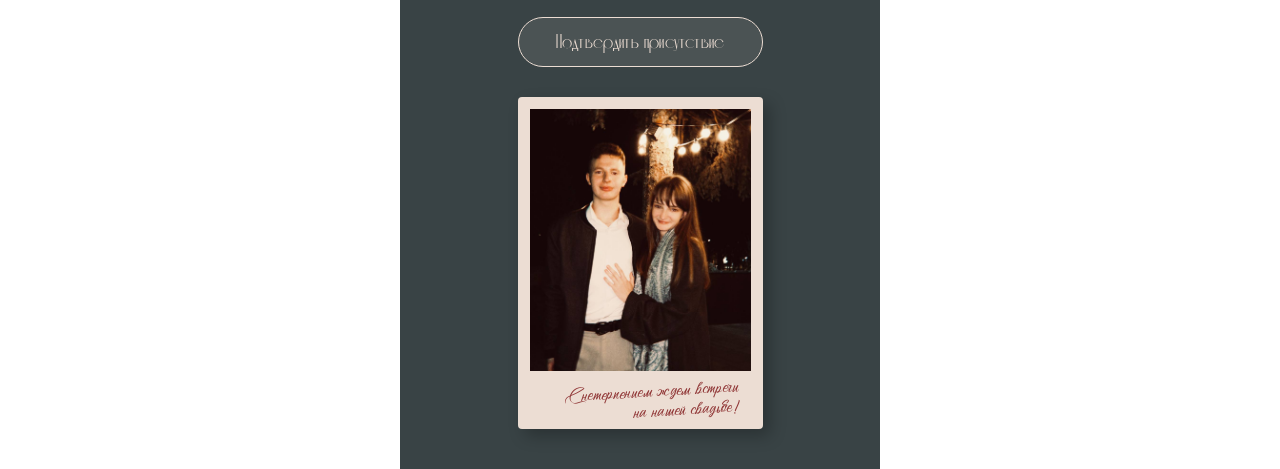
==== commit 8bef4ae9: "Алена, Елена, Александр" ====
--- a/alexandr/index.html
+++ b/alexandr/index.html
@@ -46,6 +46,13 @@
         <div class="section section--biege section--schedule" style="padding-top: 10px;">
             <h2 class="section__title" style="margin-bottom: 34px; text-align: left;">Программа:</h2>
             <div class="schedule__item">
+                <img src="/images/выкуп_Монтажная область 1 1.svg" alt="Жених и невеста с символом монеты">
+                <div class="schedule__content">
+                    <h3 class="schedule__title"><span style="color: var(--color-accent);">11:00 — </span>Выкуп невесты из дома родителей</h3>
+                    <p class="schedule__address">Адрес: ул. Канта, 11</p>
+                </div>
+            </div>
+            <div class="schedule__item">
                 <img src="/images/купол_Монтажная область 1 1.svg" alt="Церковный купол">
                 <div class="schedule__content">
                     <h3 class="schedule__title"><span style="color: var(--color-accent);">13:00 — </span>Венчание в Покровской церкви</span></h3>
@@ -57,13 +64,6 @@
                 <div class="schedule__content">
                     <h3 class="schedule__title"><span style="color: var(--color-accent);">15:20 — </span>Церемония регистрации брака в ЗАГС</h3>
                     <p class="schedule__address">Адрес: 1-я Майская ул., 20/7, Нахичевань</p>
-                </div>
-            </div>
-            <div class="schedule__item">
-                <img src="/images/бокал 1.svg" alt="Пара высоких бокалов">
-                <div class="schedule__content">
-                    <h3 class="schedule__title"><span style="color: var(--color-accent);">17:45 — </span>Ресторан PINOT NOIR</h3>
-                    <p class="schedule__address">Адрес: Пушкинская ул., 25/67</p>
                 </div>
             </div>
         </div>
@@ -136,41 +136,6 @@
                 <p class="section__text">Не допускается вход в спортивной одежде, шортах или с голым торсом</p>
             </div>
         </div>
-        <div class="section section--grey" style="border-radius: 0;">
-            <h2 class="section__title" style="margin-bottom: 30px; line-height: .8em;">Обращаем ваше<span style="display: block;">внимание</span></h2>
-            <p class="section__text section__text--centered" style="margin-bottom: 20px;">Между официальной церемонией бракосочетания в ЗАГСе и началом банкета у нас рассчитано свободное время — около 2 часов</p>
-            <h3 class="section__subtitle">Это время дано для вашего удобства, чтобы вы могли:</h3>
-            <ul class="section__list">
-                <li class="list__item">Без спешки отправиться к месту празднования</li>
-                <li class="list__item">При необходимости переодеться и подготовиться к вечеру</li>
-                <li class="list__item" style="margin-bottom: 0;">Оставить автомобиль в удобном для вас месте</li>
-            </ul>
-        </div>
-        <div class="section section--biege">
-            <h2 class="section__title">Дресс-код:</h2>
-            <h3 class="section__subtitle" style="margin-bottom: 10px;">Для ресторана</h3>
-            <p class="section__text section__text--centered" style="padding-bottom: 30px; margin-bottom: 30px; border-bottom: 1px solid var(--color-border);">Для нас главное — ваше присутствие! Но нам будет приятно, если вы в своих нарядах поддержите цветовую гамму и стиль нашей свадьбы.</p>
-            <div class="colors">
-                <div class="color__item">
-                    <img src="/images/turquoise.jpeg" alt="Turquoise color">
-                </div>
-                <div class="color__item">
-                    <img src="/images/burgundy.jpeg" alt="Burgundy color">
-                </div>
-                <div class="color__item">
-                    <img src="/images/olive.jpg" alt="Olive color">
-                </div>
-                <div class="color__item">
-                    <img src="/images/orange.jpeg" alt="Orange color">
-                </div>
-                <div class="color__item">
-                    <img src="/images/biege.jpeg" alt="Lemon color">
-                </div>
-                <div class="color__item">
-                    <img src="/images/brown.jpeg" alt="Brown color">
-                </div>
-            </div>
-        </div>
         <div class="section section--grey section--button">
             <form action="https://formspree.io/f/xgonlerl" method="post">
                 <input type="hidden" name="message" id="message" value="Гость Софья подтвердил свое присутствие!">
--- a/styles/styles.css
+++ b/styles/styles.css
@@ -267,6 +267,7 @@
 
 .section__list {
     padding-inline-start: 20px;
+    margin: 0 auto;
 }
 
 .list__item {
@@ -378,7 +379,7 @@
 .schedule__address {
     font-family: 'Philosopher', serif;
     font-size: .7rem;
-    line-height: 1em;
+    line-height: 1.2em;
     letter-spacing: .02em;
     color: var(--color-text);
     text-align: center;
